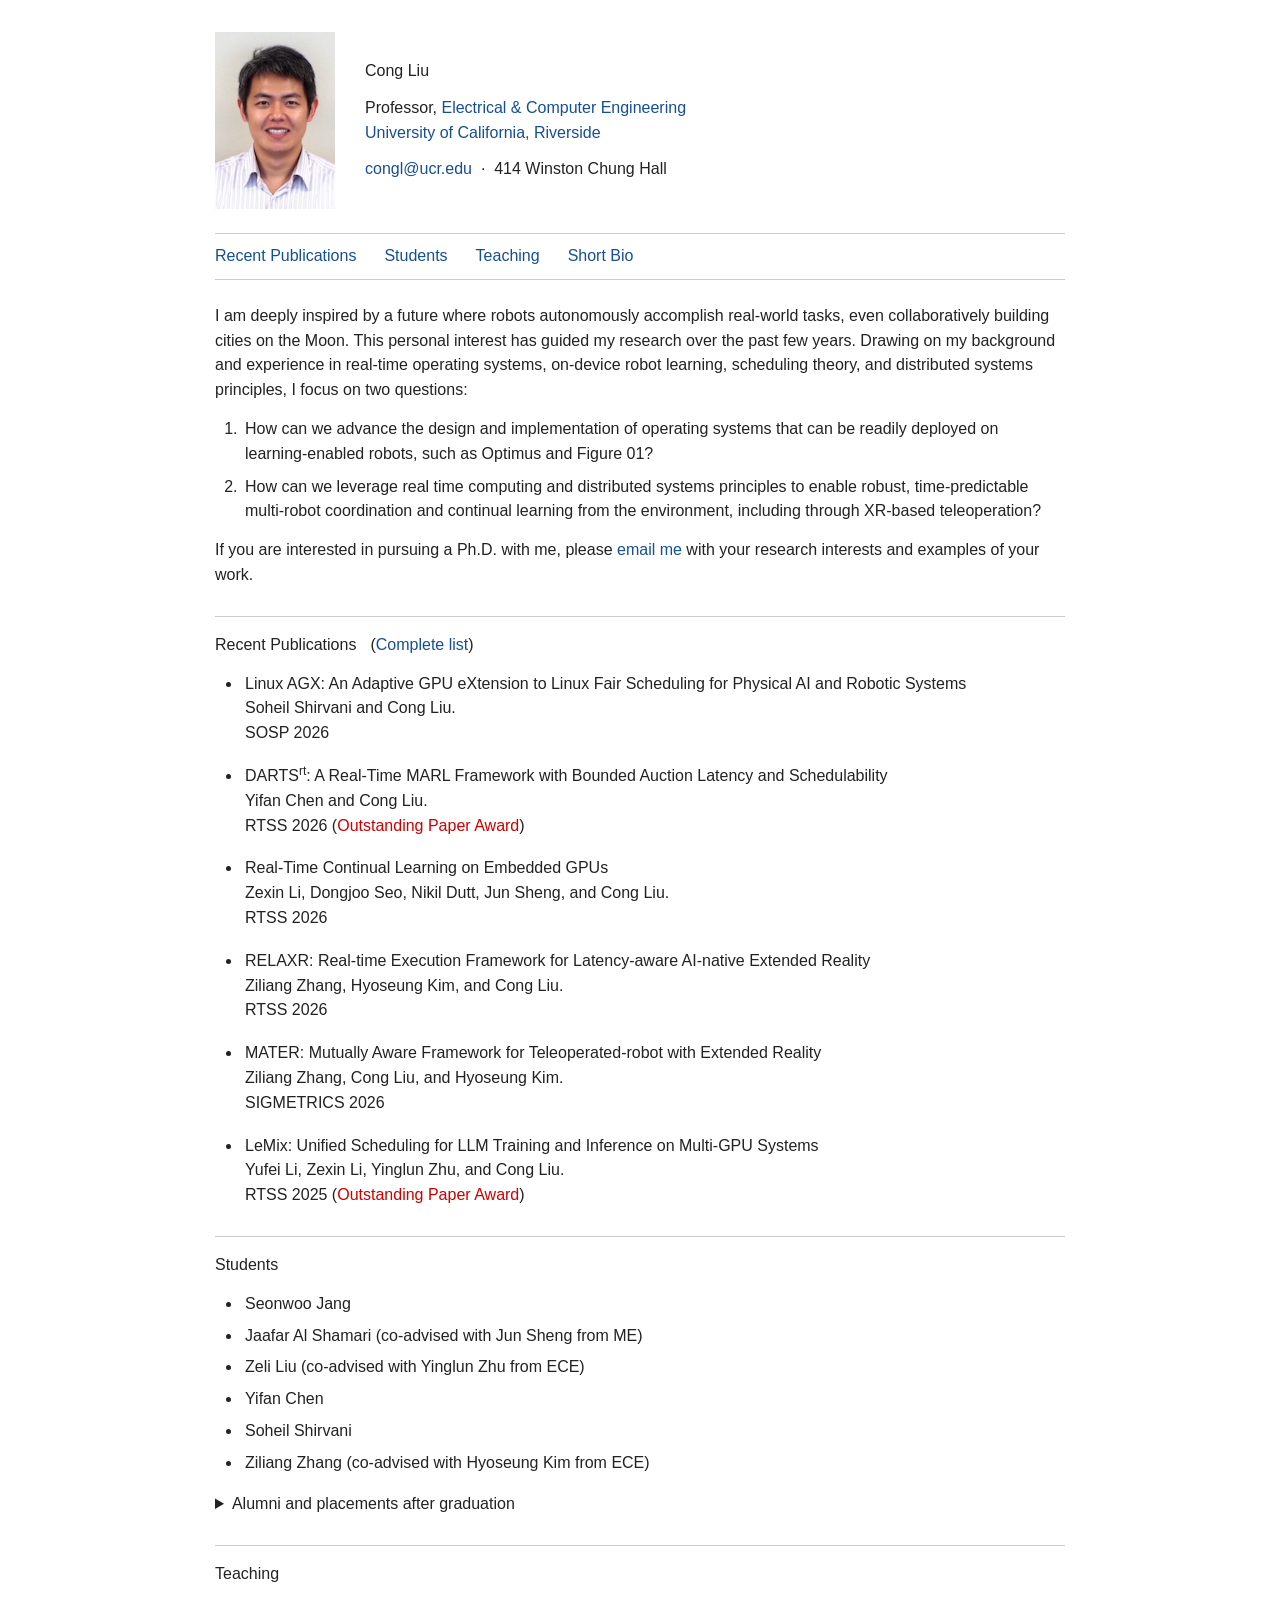
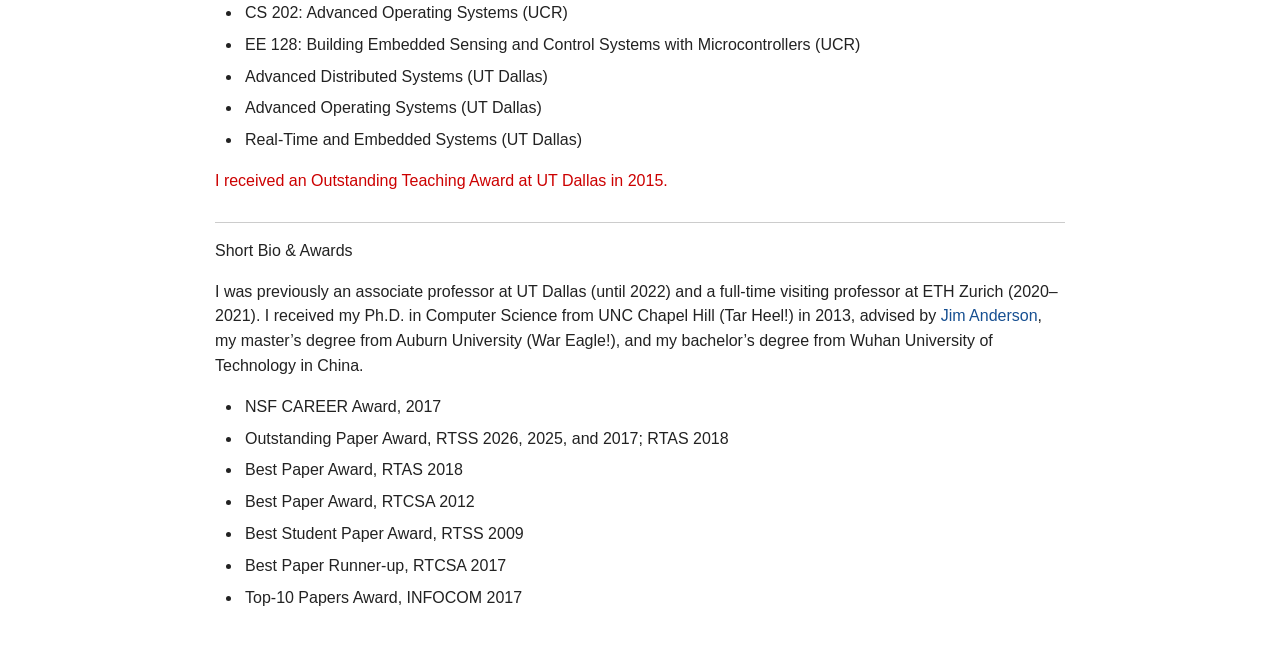
==== index.html @ 166adf32 "Add files via upload" ====
<!doctype html>
<html lang="en">
<head><meta charset="utf-8"><meta name="viewport" content="width=device-width, initial-scale=1"><title>Cong Liu | UC Riverside</title><meta name="description" content="Cong Liu at UC Riverside. Operating systems, real-time computing, and resource management for intelligent autonomous systems."><link rel="icon" href="favicon.svg" type="image/svg+xml"><link rel="stylesheet" href="style.css?v=20261019-1940">
</head>
<body><a class="skip" href="#main">Skip to content</a>
<main id="main" class="wrap">
<header id="profile" class="profile"><img class="portrait" src="assets/portrait.jpg" alt="Cong Liu" width="120" height="177"><div>
<h1>Cong Liu
</h1>
<p>Professor, <a href="https://www.ece.ucr.edu/">Electrical &amp; Computer Engineering</a><br><a href="https://www.ucr.edu/">University of California, Riverside</a>
</p>
<p class="contact"><a href="mailto:congl@ucr.edu">congl@ucr.edu</a> &nbsp;&#183;&nbsp; 414 Winston Chung Hall
</p></div>
</header>
<nav aria-label="Main navigation"><a href="#publications">Recent Publications</a><a href="#students">Students</a><a href="#teaching">Teaching</a><a href="#bio">Short Bio</a>
</nav><div id="about" class="introduction">
<p>I am deeply inspired by a future where robots autonomously accomplish real-world tasks, even collaboratively building cities on the Moon. This personal interest has guided my research over the past few years. Drawing on my background and experience in real-time operating systems, on-device robot learning, scheduling theory, and distributed systems principles, I focus on two questions:
</p>
<ol>
<li>How can we advance the design and implementation of operating systems that can be readily deployed on learning-enabled robots, such as Optimus and Figure 01?
</li>
<li>How can we leverage real time computing and distributed systems principles to enable robust, time-predictable multi-robot coordination and continual learning from the environment, including through XR-based teleoperation?
</li>
</ol>
<p>If you are interested in pursuing a Ph.D. with me, please <a href="mailto:congl@ucr.edu">email me</a> with your research interests and examples of your work.
</p></div>
<section id="publications"><div class="section-heading">
<h2>Recent Publications
</h2><span>(<a href="publications.html" target="_blank" rel="noopener">Complete list</a>)</span></div>
<ul class="papers">
<li><div class="paper-title">Linux AGX: An Adaptive GPU eXtension to Linux Fair Scheduling for Physical AI and Robotic Systems</div>
<p class="authors">Soheil Shirvani and Cong Liu.
</p>
<p class="publication-meta">SOSP 2026
</p>
</li>
<li><div class="paper-title">DARTS<sup>rt</sup>: A Real-Time MARL Framework with Bounded Auction Latency and Schedulability</div>
<p class="authors">Yifan Chen and Cong Liu.
</p>
<p class="publication-meta">RTSS 2026 (<span class="award">Outstanding Paper Award</span>)
</p>
</li>
<li><div class="paper-title">Real-Time Continual Learning on Embedded GPUs</div>
<p class="authors">Zexin Li, Dongjoo Seo, Nikil Dutt, Jun Sheng, and Cong Liu.
</p>
<p class="publication-meta">RTSS 2026
</p>
</li>
<li><div class="paper-title">RELAXR: Real-time Execution Framework for Latency-aware AI-native Extended Reality</div>
<p class="authors">Ziliang Zhang, Hyoseung Kim, and Cong Liu.
</p>
<p class="publication-meta">RTSS 2026
</p>
</li>
<li><div class="paper-title">MATER: Mutually Aware Framework for Teleoperated-robot with Extended Reality</div>
<p class="authors">Ziliang Zhang, Cong Liu, and Hyoseung Kim.
</p>
<p class="publication-meta">SIGMETRICS 2026
</p>
</li>
<li><div class="paper-title">LeMix: Unified Scheduling for LLM Training and Inference on Multi-GPU Systems</div>
<p class="authors">Yufei Li, Zexin Li, Yinglun Zhu, and Cong Liu.
</p>
<p class="publication-meta">RTSS 2025 (<span class="award">Outstanding Paper Award</span>)
</p>
</li>
</ul>
</section>
<section id="students">
<h2>Students
</h2>
<ul class="students-list">
<li>Seonwoo Jang
</li>
<li>Jaafar Al Shamari (co-advised with Jun Sheng from ME)
</li>
<li>Zeli Liu (co-advised with Yinglun Zhu from ECE)
</li>
<li>Yifan Chen
</li>
<li>Soheil Shirvani
</li>
<li>Ziliang Zhang (co-advised with Hyoseung Kim from ECE)
</li>
</ul>
<details>
<summary>Alumni and placements after graduation
</summary>
<ul class="alumni-list">
<li>Zexin Li <span>2026 &#183; Research Fellow, Nanyang Technological University (NTU), Singapore</span>
</li>
<li>Yufei Li <span>2025 &#183; Research scientist, Meta</span>
</li>
<li>Simin Chen <span>2024 &#183; Postdoctoral researcher, Columbia University</span>
</li>
<li>Junfeng Guo <span>2023 &#183; Postdoctoral researcher, University of Maryland</span>
</li>
<li>Soroush Bateni <span>2022 &#183; Postdoctoral researcher, UC Berkeley</span>
</li>
<li>Julie Rauer<span>2022 &#183; FICO</span>
</li>
<li>Zheng Dong<span>2019 &#183; Assistant professor, Wayne State University</span>
</li>
<li>Husheng Zhou<span>2019 &#183; Senior research scientist, VMware</span>
</li>
<li>Guangmo Tong<span>2018 &#183; Assistant professor, University of Delaware</span>
</li>
<li>Aritra Samanta<span>M.S. 2023</span>
</li>
<li>Yaswanth Yadlapalli<span>M.S. 2022</span>
</li>
<li>Zelun Kong<span>M.S. 2020</span>
</li>
<li>Yuankun Zhu<span>M.S. 2019</span>
</li>
<li>Yue Ma<span>M.S. 2017 &#183; Amazon</span>
</li>
<li>Xia Zhang<span>M.S. 2016 &#183; IBM</span>
</li>
<li>Yuchuan Liu<span>M.S. 2016 &#183; NVIDIA</span>
</li>
<li>Gbadebo Ayoade<span>M.S. 2015</span>
</li>
<li>Mozi Chen<span>Visiting Ph.D. student, 2017&#8211;2018</span>
</li>
</ul>
</details>
</section>
<section id="teaching">
<h2>Teaching
</h2>
<ul>
<li>CS 202: Advanced Operating Systems (UCR)
</li>
<li>EE 128: Building Embedded Sensing and Control Systems with Microcontrollers (UCR)
</li>
<li>Advanced Distributed Systems (UT Dallas)
</li>
<li>Advanced Operating Systems (UT Dallas)
</li>
<li>Real-Time and Embedded Systems (UT Dallas)
</li>
</ul>
<p class="award">I received an Outstanding Teaching Award at UT Dallas in 2015.
</p>
</section>
<section id="bio">
<h2>Short Bio &amp; Awards
</h2>
<p>I was previously an associate professor at UT Dallas (until 2022) and a full-time visiting professor at ETH Zurich (2020&#8211;2021). I received my Ph.D. in Computer Science from UNC Chapel Hill (Tar Heel!) in 2013, advised by <a href="https://www.cs.unc.edu/~anderson/">Jim Anderson</a>, my master&#8217;s degree from Auburn University (War Eagle!), and my bachelor&#8217;s degree from Wuhan University of Technology in China.
</p>
<ul>
<li>NSF CAREER Award, 2017
</li>
<li>Outstanding Paper Award, RTSS 2026, 2025, and 2017; RTAS 2018
</li>
<li>Best Paper Award, RTAS 2018
</li>
<li>Best Paper Award, RTCSA 2012
</li>
<li>Best Student Paper Award, RTSS 2009
</li>
<li>Best Paper Runner-up, RTCSA 2017
</li>
<li>Top-10 Papers Award, INFOCOM 2017
</li>
</ul>
</section>
</main>
</body>
</html>
---- style.css ----
*{box-sizing:border-box}
html{scroll-behavior:smooth;scroll-padding-top:24px}
body{margin:0;background:#fff;color:#222;font:16px/1.55 Arial,Helvetica,sans-serif}
.wrap{width:min(850px,calc(100% - 48px));margin:0 auto}
h1,h2,h3,p,li,nav,summary,footer,span,a,strong,em{font-family:inherit;font-size:inherit;font-weight:400;font-style:normal}
h1,h2,h3{line-height:inherit}
a{color:#164f91;text-decoration:none}
a:hover{text-decoration:underline;text-underline-offset:3px}
a:focus-visible,summary:focus-visible{outline:2px solid #164f91;outline-offset:4px}
.profile{display:flex;gap:30px;align-items:center;padding:32px 0 24px}
.portrait{width:120px;height:177px;object-fit:cover}
.profile h1{margin:0 0 12px}
.profile p{margin:0}
.profile .contact{margin-top:12px}
nav{display:flex;gap:28px;flex-wrap:wrap;padding:10px 0;border-top:1px solid #ccc;border-bottom:1px solid #ccc}
.introduction p{margin:24px 0 28px;line-height:1.65}
section{margin:28px 0 0;padding-top:16px;border-top:1px solid #ccc}
h2{margin:0 0 14px}
.section-heading{display:flex;align-items:baseline;gap:14px;margin-bottom:14px;flex-wrap:wrap}
.section-heading h2{margin:0}
ul{padding-left:27px;margin:12px 0;list-style-type:disc}
li{padding-left:3px;margin-bottom:7px}
.papers>li{margin-bottom:18px}
.papers>li:last-child{margin-bottom:0}
.paper-title,.authors,.publication-meta,.paper-note{margin:0;line-height:1.55}
.news-list{list-style:none;padding-left:27px}
.news-list>li{position:relative;padding-left:3px;margin-bottom:8px}
.news-list>li::before{content:'\bb ';position:absolute;left:-23px;color:#222}
.students-list{margin-bottom:17px}
details{margin:13px 0}
summary{cursor:pointer;width:fit-content;color:#222}
details p{margin:12px 0 12px 27px}
.alumni-list{columns:1}
.alumni-list span{display:block}
.join{margin:18px 0 0}
#teaching>ul{margin-top:12px}
.secondary{margin-top:28px;padding-top:6px;border-top:1px solid #ccc}
.footer{margin-top:24px;padding:16px 0 28px;border-top:1px solid #ccc}
.archive-nav{padding:28px 0 14px;display:flex;justify-content:space-between;border-bottom:1px solid #ccc}
.pub-intro{padding:24px 0 0}
.pub-intro h1{margin:0 0 14px}
.pub-intro p{margin:14px 0}
.eyebrow{display:none}
.archive-item{margin-bottom:18px}
.skip{position:absolute;top:-100px;left:15px;background:#fff;padding:10px}
.skip:focus{top:10px;z-index:10}
@media(max-width:600px){.wrap{width:calc(100% - 32px)}
.profile{gap:18px;padding:24px 0 20px;align-items:flex-start}
.portrait{width:80px;height:118px}
.profile .contact{margin-top:10px}
nav{gap:10px 20px}
.section-heading{gap:8px 14px}
.profile p{overflow-wrap:anywhere}
.introduction p{margin:22px 0 26px}
.papers>li{margin-bottom:19px}
}
@media(max-width:390px){.profile{display:block}
.portrait{float:right;margin:0 0 12px 16px}
.profile:after{content:'';display:block;clear:both}
}
@media(prefers-reduced-motion:reduce){html{scroll-behavior:auto}
}


.introduction{margin-top:24px}
.introduction h2{margin-bottom:14px}
.introduction p{margin:14px 0;line-height:1.55}
.introduction ul{margin:14px 0 14px;padding-left:27px}
.introduction li{margin-bottom:8px}
.introduction p:last-child{margin-bottom:0}
sup{font-size:.75em;line-height:0}


.award{color:#c00;font-weight:400}


.introduction ol{padding-left:27px;margin:14px 0}
#students h3{margin:22px 0 12px}


main.wrap{padding-bottom:32px}
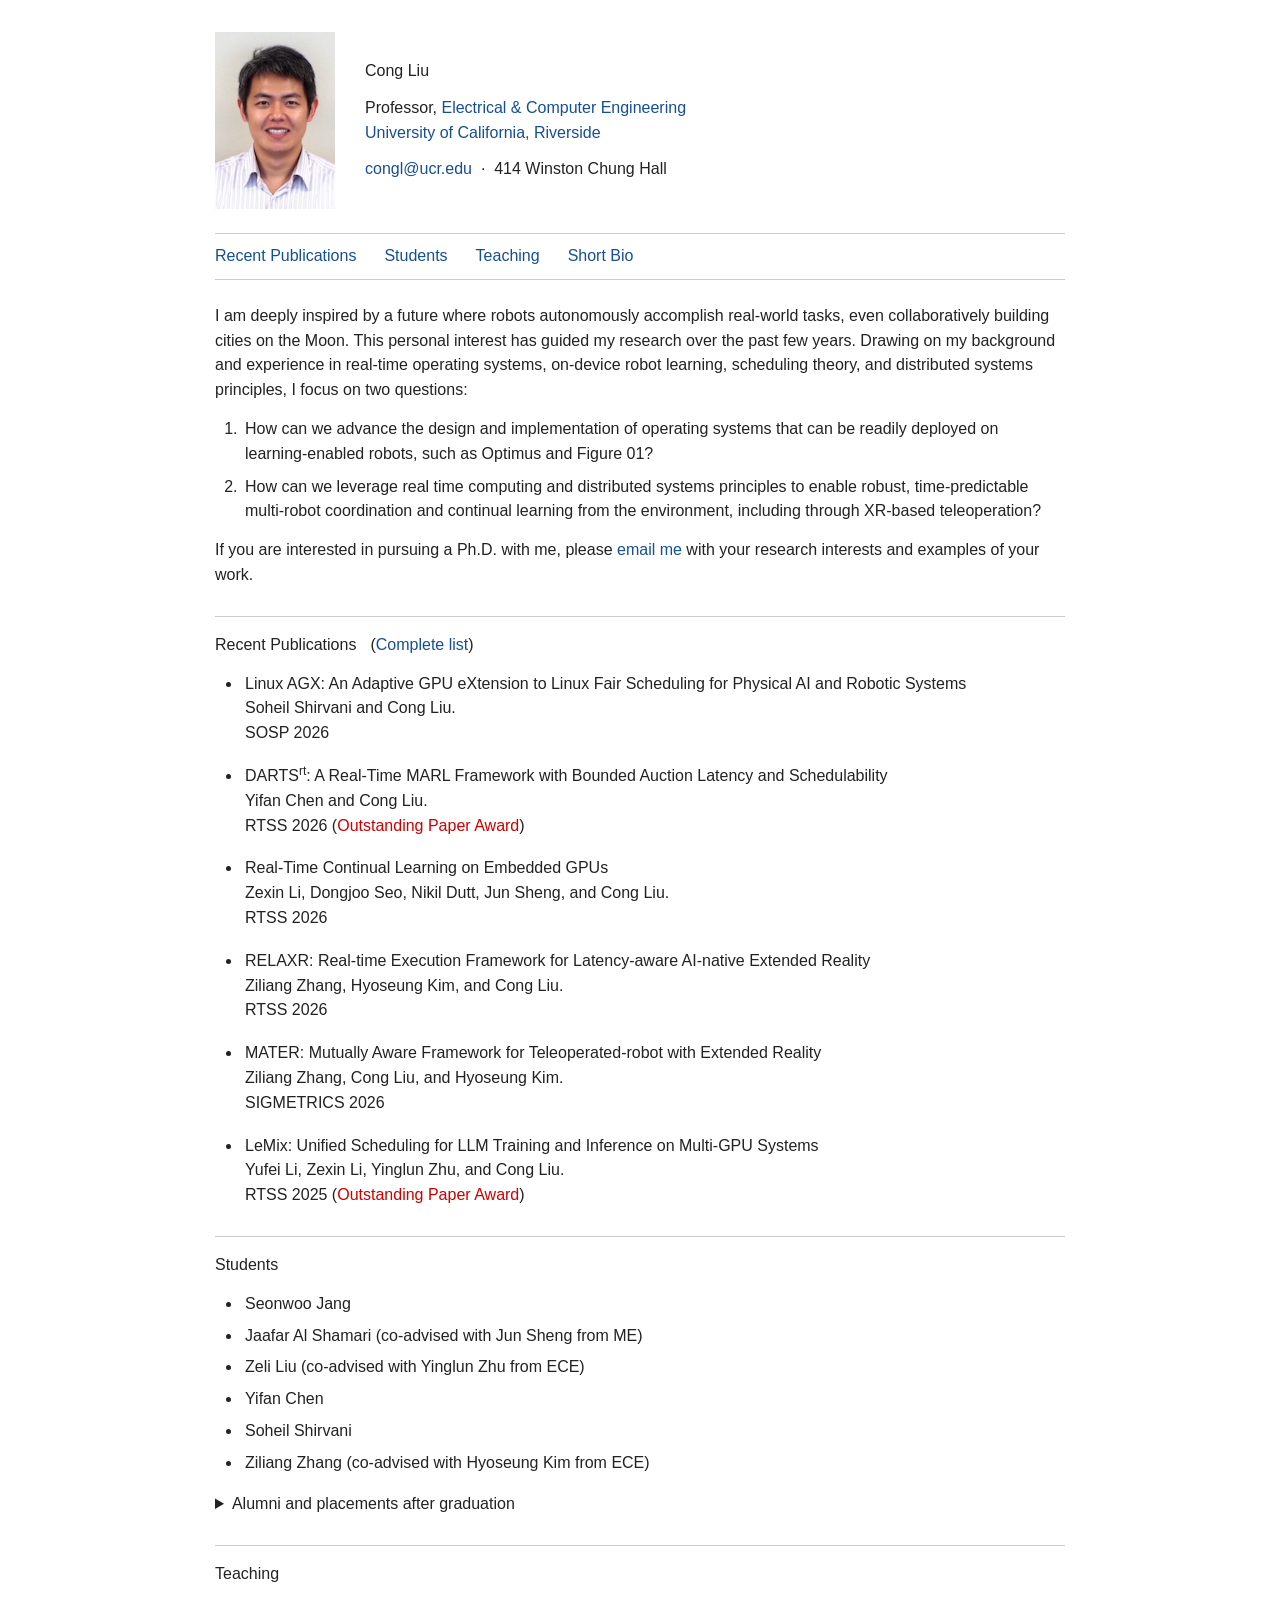
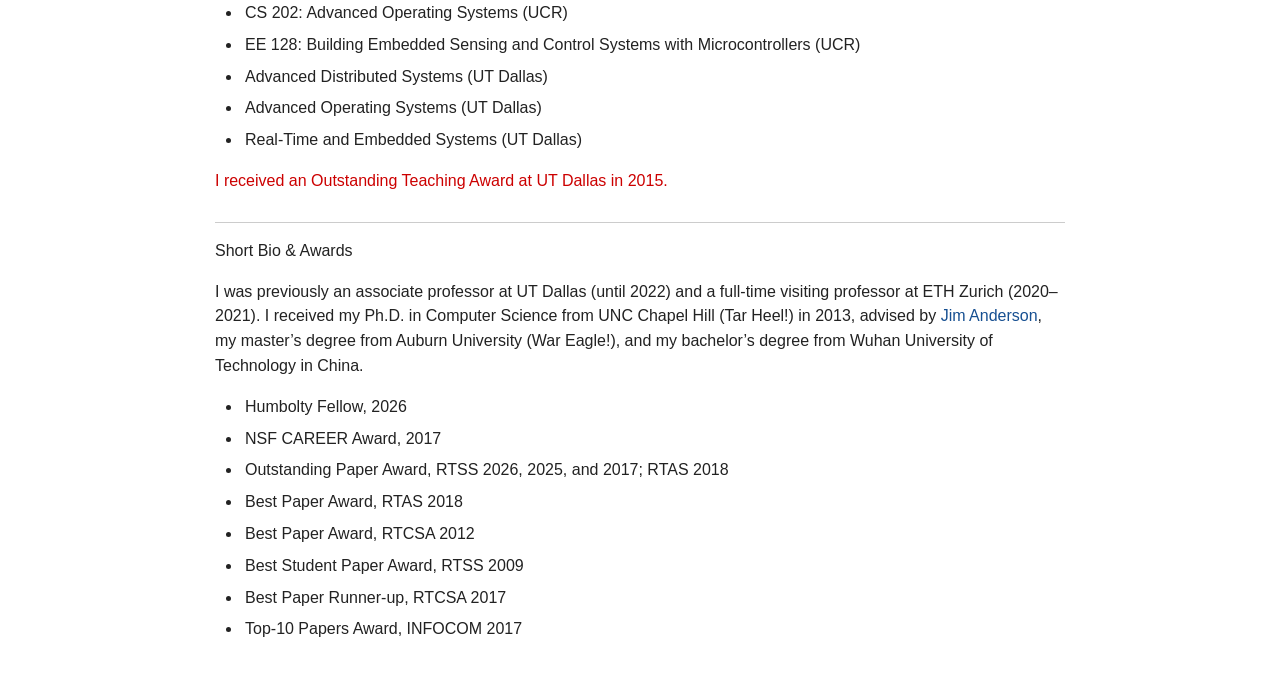
==== commit 3d64bcd3: "Update index.html" ====
--- a/index.html
+++ b/index.html
@@ -1,6 +1,6 @@
 <!doctype html>
 <html lang="en">
-<head><meta charset="utf-8"><meta name="viewport" content="width=device-width, initial-scale=1"><title>Cong Liu | UC Riverside</title><meta name="description" content="Cong Liu at UC Riverside. Operating systems, real-time computing, and resource management for intelligent autonomous systems."><link rel="icon" href="favicon.svg" type="image/svg+xml"><link rel="stylesheet" href="style.css?v=20261019-1940">
+<head><meta charset="utf-8"><meta name="viewport" content="width=device-width, initial-scale=1"><title>Cong Liu - Professor of ECE | University of California, Riverside</title><meta name="description" content="Cong Liu at UC Riverside. Operating systems, real-time computing, and resource management for intelligent autonomous systems."><link rel="icon" href="favicon.svg" type="image/svg+xml"><link rel="stylesheet" href="style.css?v=20261019-1940">
 </head>
 <body><a class="skip" href="#main">Skip to content</a>
 <main id="main" class="wrap">
@@ -150,6 +150,8 @@
 <p>I was previously an associate professor at UT Dallas (until 2022) and a full-time visiting professor at ETH Zurich (2020&#8211;2021). I received my Ph.D. in Computer Science from UNC Chapel Hill (Tar Heel!) in 2013, advised by <a href="https://www.cs.unc.edu/~anderson/">Jim Anderson</a>, my master&#8217;s degree from Auburn University (War Eagle!), and my bachelor&#8217;s degree from Wuhan University of Technology in China.
 </p>
 <ul>
+  <li>Humbolty Fellow, 2026
+</li>
 <li>NSF CAREER Award, 2017
 </li>
 <li>Outstanding Paper Award, RTSS 2026, 2025, and 2017; RTAS 2018
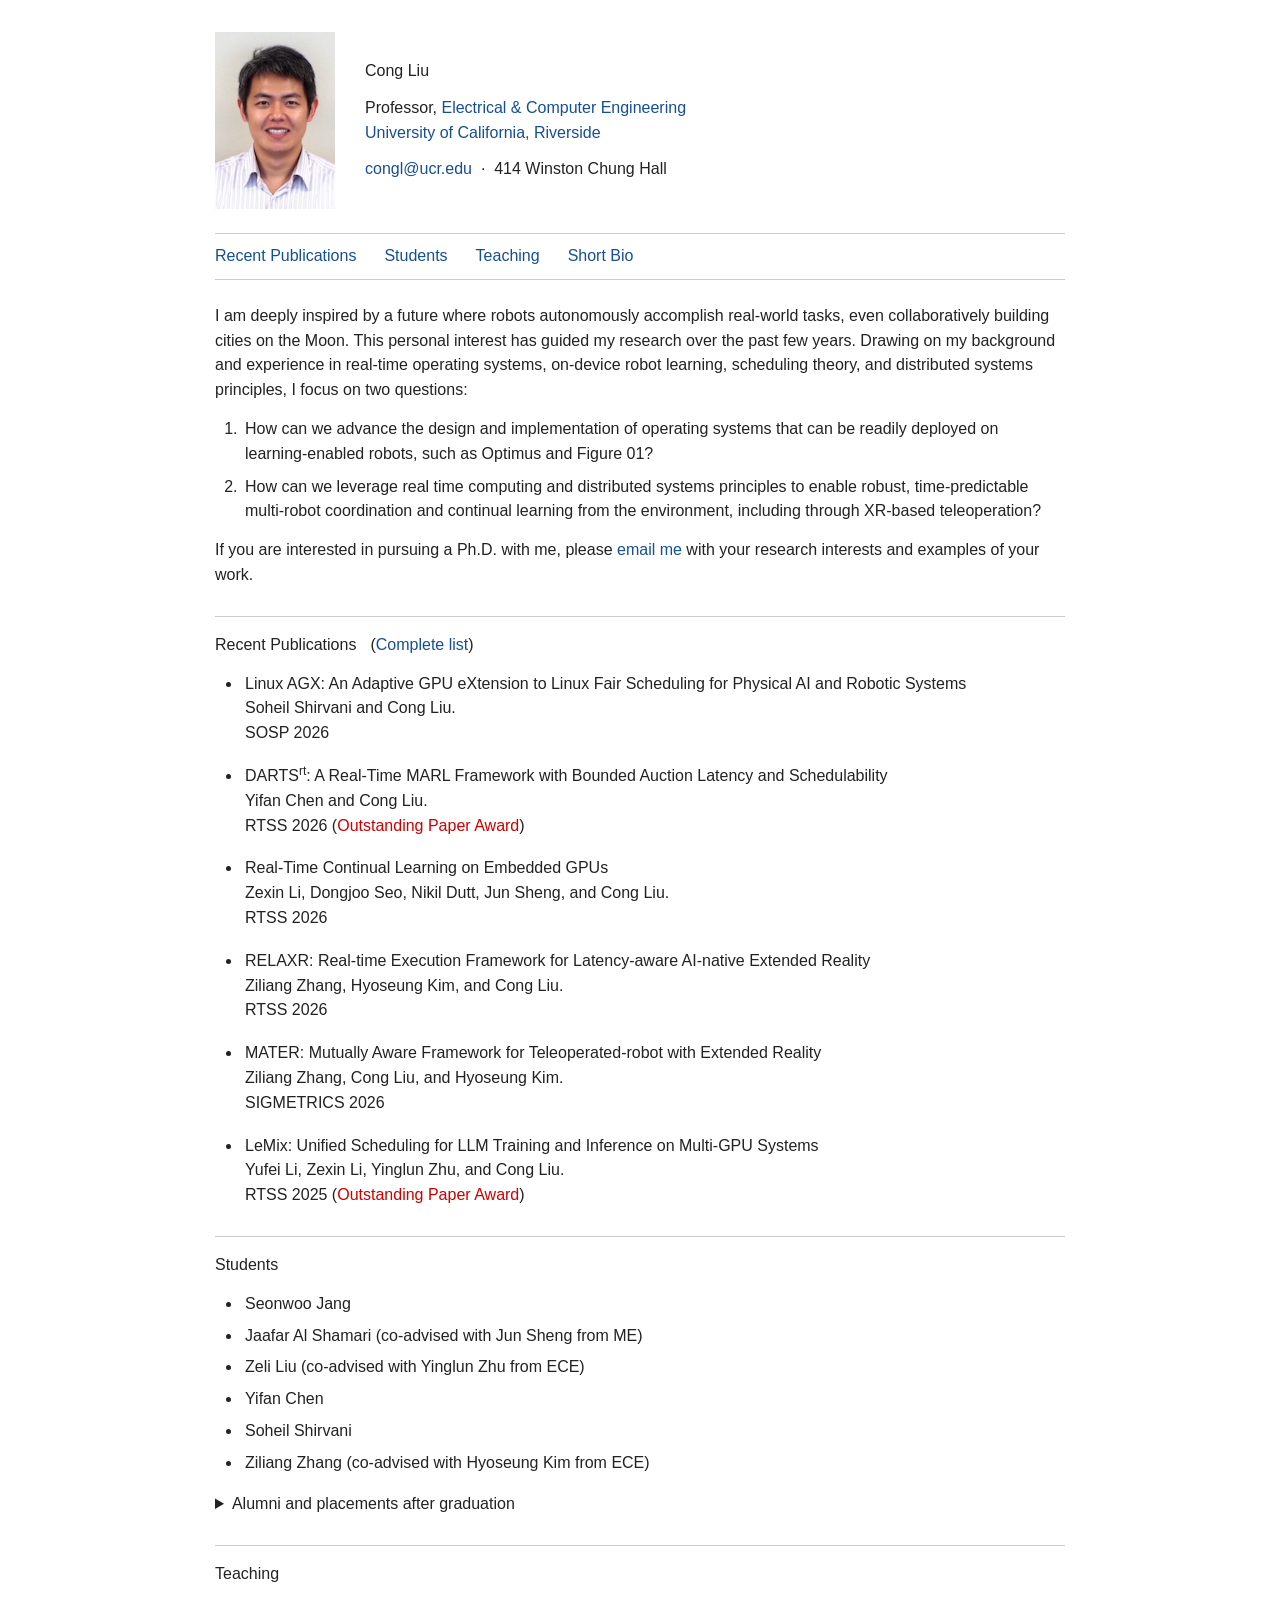
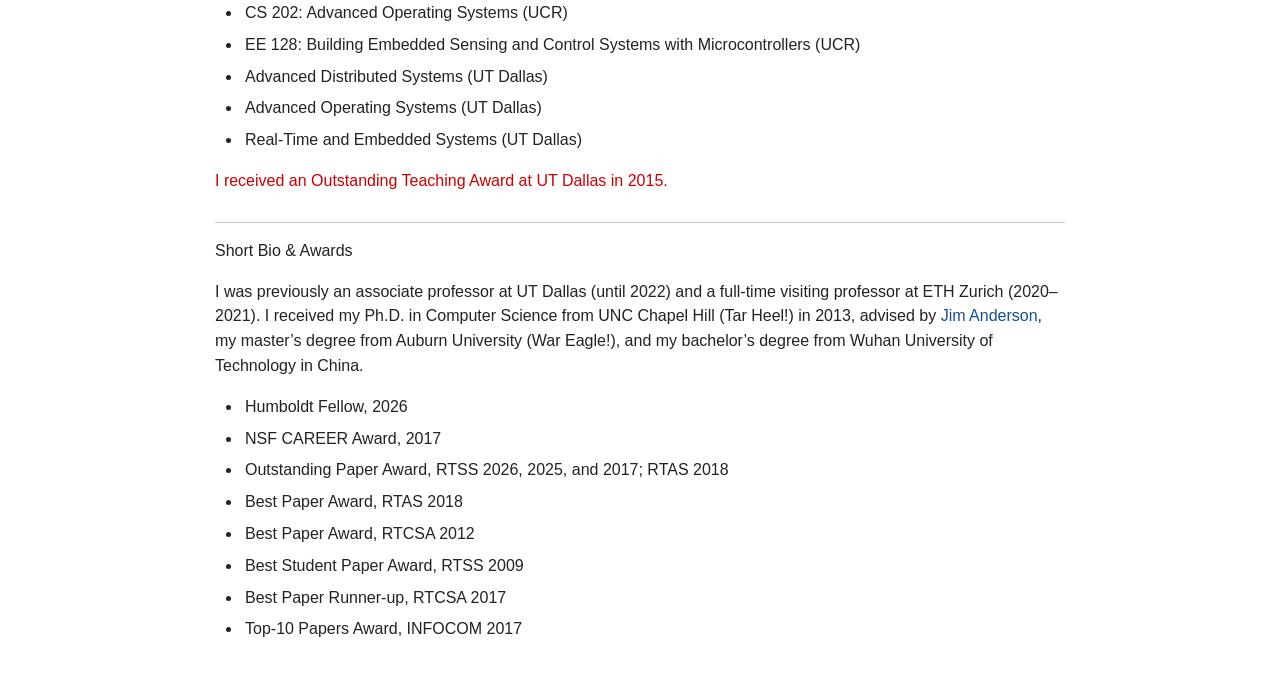
==== commit 4a5f9353: "Fix typo in 'Humbolty' to 'Humboldt'" ====
--- a/index.html
+++ b/index.html
@@ -150,7 +150,7 @@
 <p>I was previously an associate professor at UT Dallas (until 2022) and a full-time visiting professor at ETH Zurich (2020&#8211;2021). I received my Ph.D. in Computer Science from UNC Chapel Hill (Tar Heel!) in 2013, advised by <a href="https://www.cs.unc.edu/~anderson/">Jim Anderson</a>, my master&#8217;s degree from Auburn University (War Eagle!), and my bachelor&#8217;s degree from Wuhan University of Technology in China.
 </p>
 <ul>
-  <li>Humbolty Fellow, 2026
+  <li>Humboldt Fellow, 2026
 </li>
 <li>NSF CAREER Award, 2017
 </li>
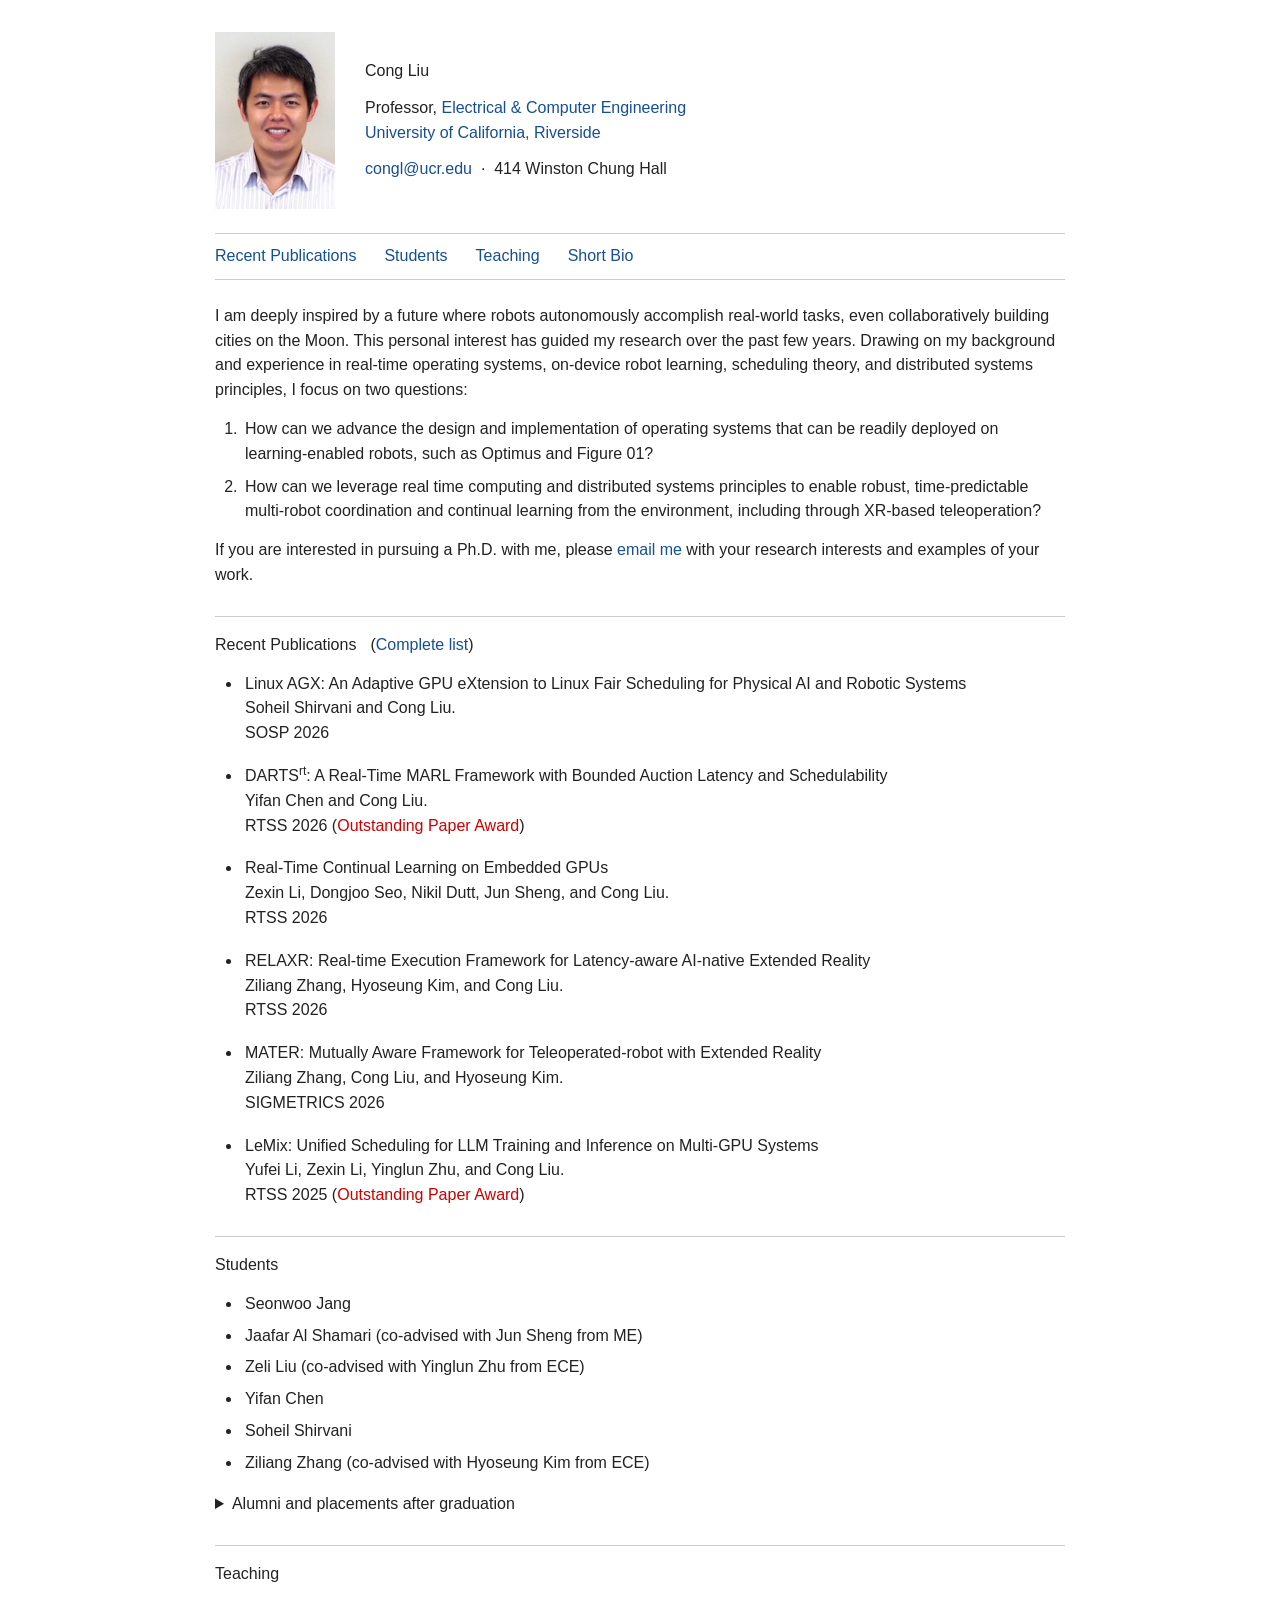
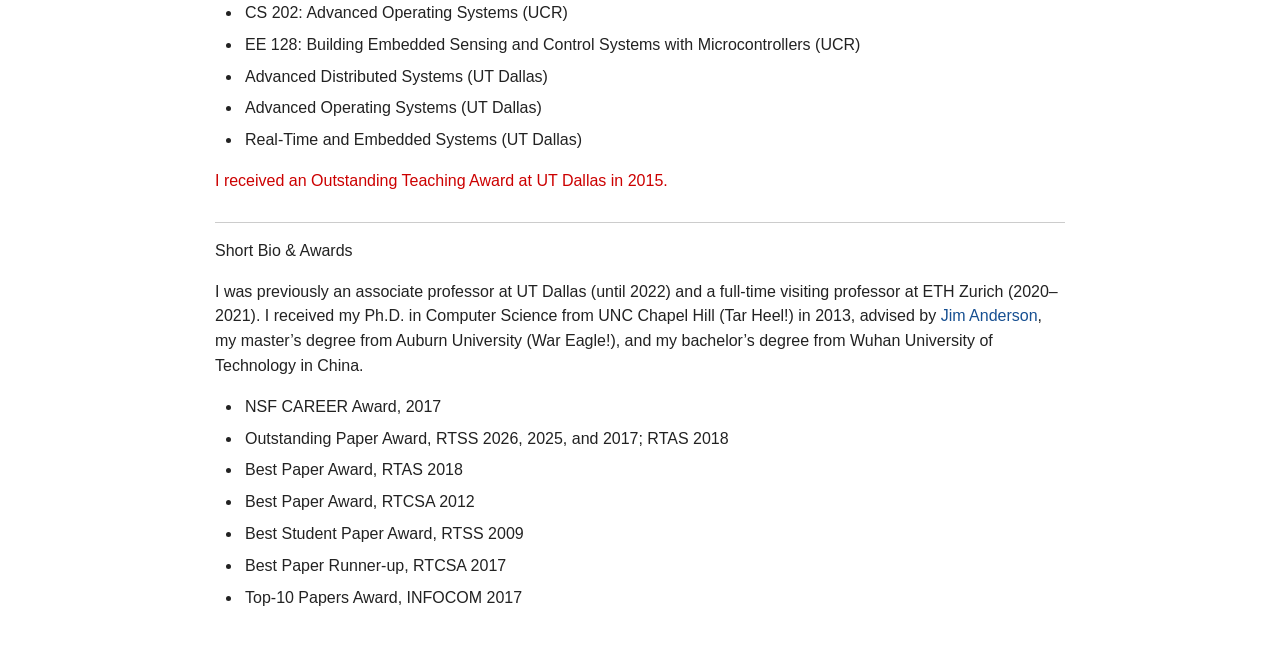
==== commit 7f583f14: "Remove Humboldt Fellow award from index.html Removed the Humboldt Fellow entry from the list of awar" ====
--- a/index.html
+++ b/index.html
@@ -150,8 +150,6 @@
 <p>I was previously an associate professor at UT Dallas (until 2022) and a full-time visiting professor at ETH Zurich (2020&#8211;2021). I received my Ph.D. in Computer Science from UNC Chapel Hill (Tar Heel!) in 2013, advised by <a href="https://www.cs.unc.edu/~anderson/">Jim Anderson</a>, my master&#8217;s degree from Auburn University (War Eagle!), and my bachelor&#8217;s degree from Wuhan University of Technology in China.
 </p>
 <ul>
-  <li>Humboldt Fellow, 2026
-</li>
 <li>NSF CAREER Award, 2017
 </li>
 <li>Outstanding Paper Award, RTSS 2026, 2025, and 2017; RTAS 2018
